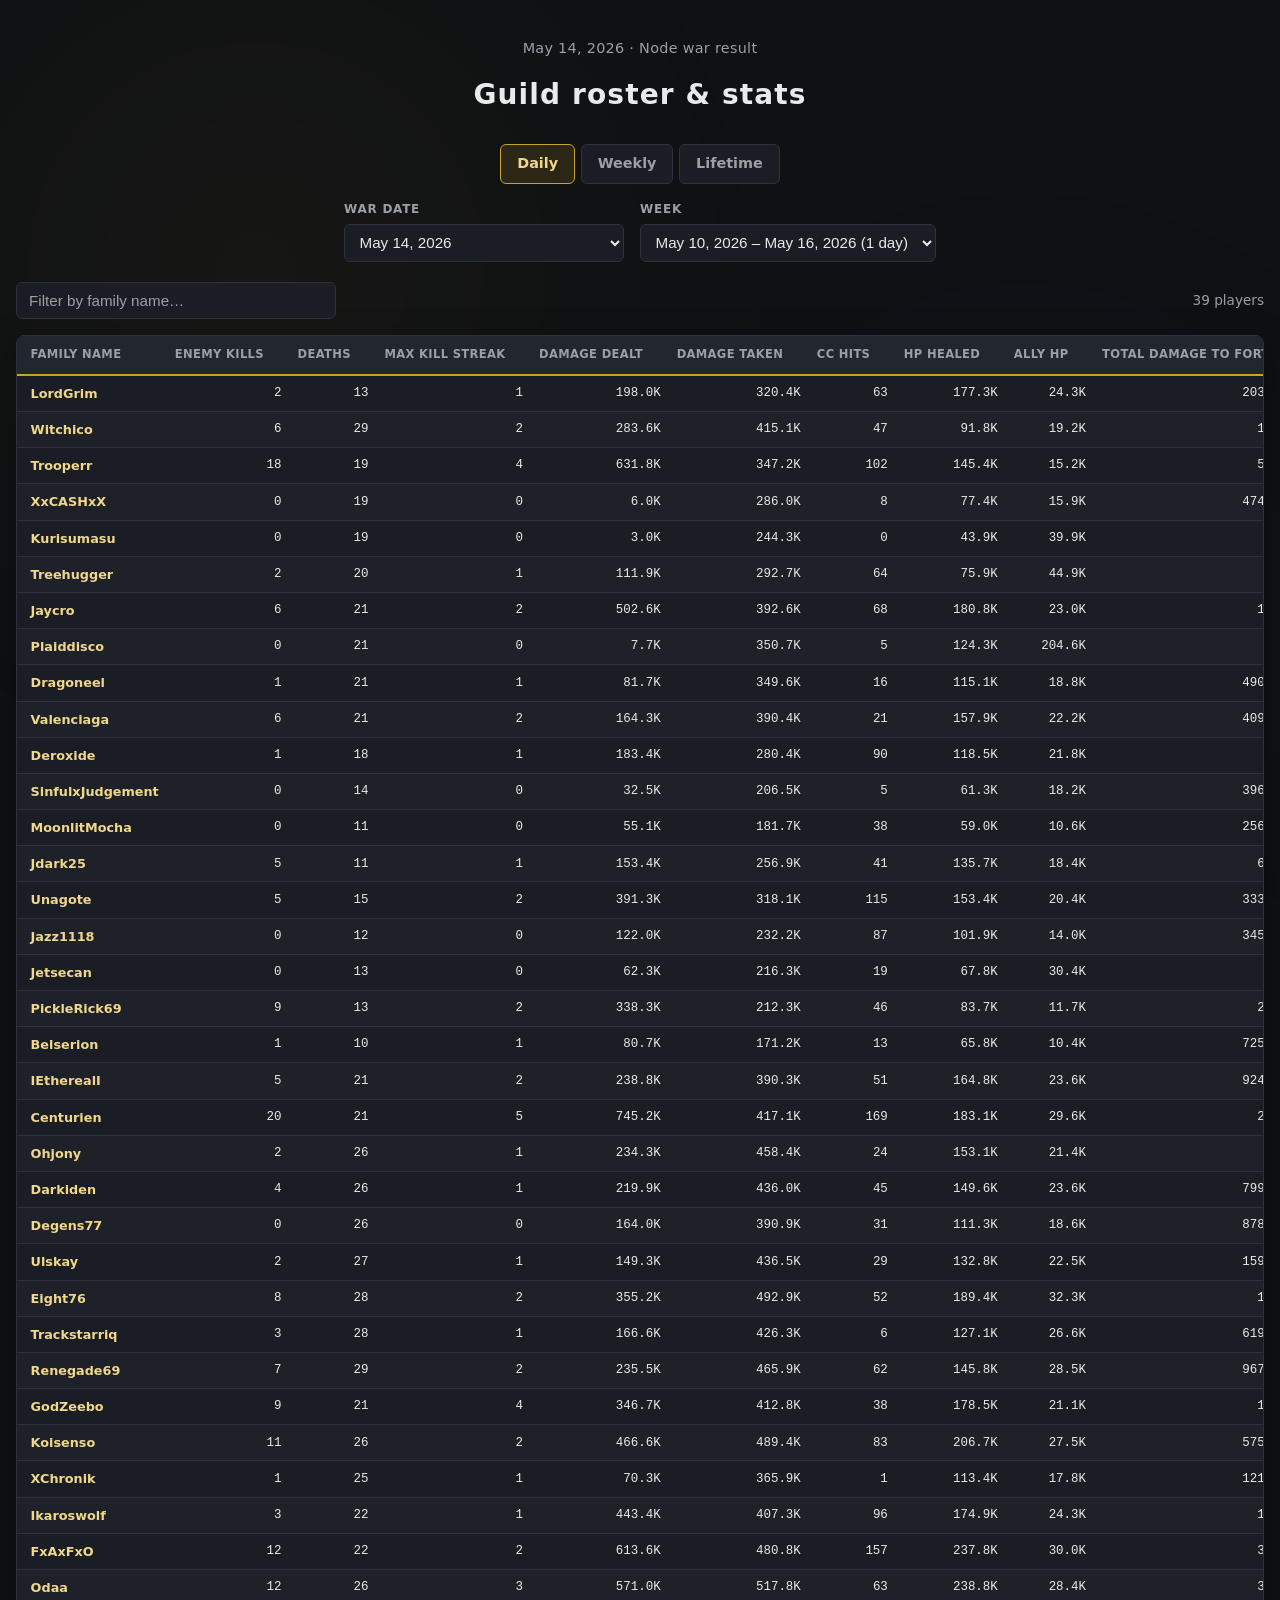
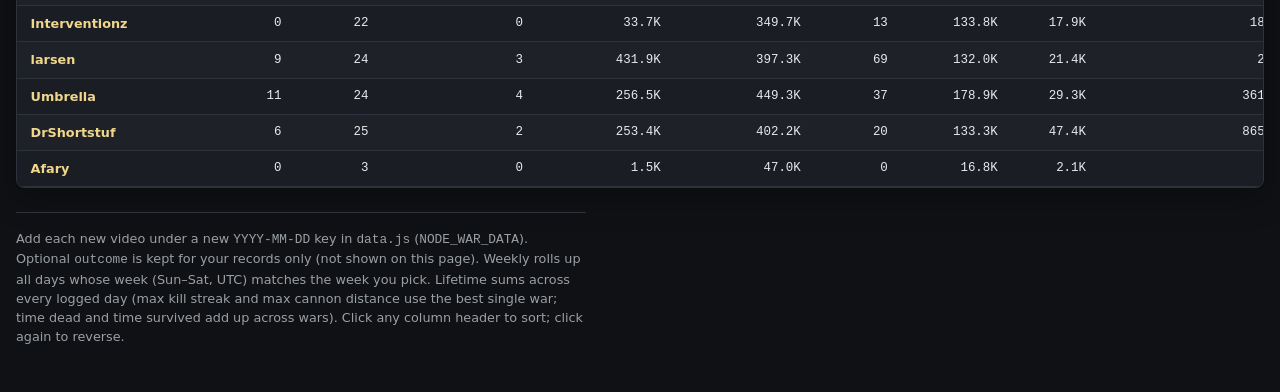
==== node-war-stats-site/index.html @ 0ad093b0 "Add files via upload" ====
<!DOCTYPE html>
<html lang="en">
  <head>
    <meta charset="utf-8" />
    <meta name="viewport" content="width=device-width, initial-scale=1" />
    <title>Node war stats</title>
    <link rel="stylesheet" href="styles.css" />
  </head>
  <body>
    <div class="bg-pattern" aria-hidden="true"></div>
    <div class="wrap">
      <header>
        <p class="meta" id="header-meta">Node war result</p>
        <h1>Guild roster &amp; stats</h1>
      </header>

      <div class="controls">
        <div class="tabs" role="tablist" aria-label="View mode">
          <button type="button" class="tab tab--active" data-view="daily" role="tab" aria-selected="true">
            Daily
          </button>
          <button type="button" class="tab" data-view="weekly" role="tab" aria-selected="false">
            Weekly
          </button>
          <button type="button" class="tab" data-view="lifetime" role="tab" aria-selected="false">
            Lifetime
          </button>
        </div>

        <div id="scope-row" class="scope-row">
          <div id="date-field" class="field">
            <label for="date-select">War date</label>
            <select id="date-select"></select>
          </div>
          <div id="week-field" class="field" hidden>
            <label for="week-select">Week</label>
            <select id="week-select"></select>
          </div>
        </div>
      </div>

      <div class="toolbar">
        <label class="search" for="search">
          <span class="visually-hidden">Filter by family name</span>
          <input
            type="search"
            id="search"
            placeholder="Filter by family name…"
            autocomplete="off"
          />
        </label>
        <span id="count" class="count"></span>
      </div>

      <div class="table-scroll" role="region" aria-label="Node war statistics table">
        <table>
          <thead>
            <tr id="thead"></tr>
          </thead>
          <tbody id="tbody"></tbody>
        </table>
      </div>

      <footer>
        Add each new video under a new <code>YYYY-MM-DD</code> key in <code>data.js</code>
        (<code>NODE_WAR_DATA</code>). Optional <code>outcome</code> is kept for your records
        only (not shown on this page). Weekly rolls up all days whose week (Sun–Sat, UTC)
        matches the week you pick. Lifetime sums across every logged day (max kill streak and
        max cannon distance use the best single war; time dead and time survived add up across
        wars). Click any column header to sort; click again to reverse.
      </footer>
    </div>

    <style>
      .visually-hidden {
        position: absolute;
        width: 1px;
        height: 1px;
        padding: 0;
        margin: -1px;
        overflow: hidden;
        clip: rect(0, 0, 0, 0);
        white-space: nowrap;
        border: 0;
      }
    </style>
    <script src="data.js"></script>
    <script src="app.js"></script>
  </body>
</html>
---- node-war-stats-site/styles.css ----
:root {
  --bg: #0f1114;
  --surface: #1a1d23;
  --border: #2d323c;
  --text: #e8eaed;
  --muted: #9aa0a6;
  --accent: #c9a227;
  --accent-dim: rgba(201, 162, 39, 0.15);
  --font: "Segoe UI", system-ui, -apple-system, sans-serif;
  --mono: ui-monospace, "Cascadia Code", "SF Mono", Menlo, monospace;
}

*,
*::before,
*::after {
  box-sizing: border-box;
}

body {
  margin: 0;
  min-height: 100vh;
  font-family: var(--font);
  background: var(--bg);
  color: var(--text);
  line-height: 1.5;
}

.bg-pattern {
  position: fixed;
  inset: 0;
  pointer-events: none;
  opacity: 0.04;
  background-image: radial-gradient(circle at 20% 30%, var(--accent) 0%, transparent 45%),
    radial-gradient(circle at 80% 70%, #4a6fa5 0%, transparent 40%);
  z-index: 0;
}

.wrap {
  position: relative;
  z-index: 1;
  max-width: 1280px;
  margin: 0 auto;
  padding: 1.5rem 1rem 3rem;
}

header {
  text-align: center;
  margin-bottom: 1.75rem;
}

header .meta {
  color: var(--muted);
  font-size: 0.9rem;
  letter-spacing: 0.02em;
}

header h1 {
  margin: 0.35rem 0 0.25rem;
  font-size: clamp(1.35rem, 3vw, 1.75rem);
  font-weight: 600;
  letter-spacing: 0.04em;
}

.controls {
  display: flex;
  flex-direction: column;
  gap: 1rem;
  margin-bottom: 1.25rem;
}

.tabs {
  display: flex;
  flex-wrap: wrap;
  gap: 0.35rem;
  justify-content: center;
}

.tab {
  cursor: pointer;
  font: inherit;
  font-size: 0.9rem;
  font-weight: 600;
  padding: 0.5rem 1rem;
  border-radius: 6px;
  border: 1px solid var(--border);
  background: var(--surface);
  color: var(--muted);
  transition: background 0.15s, color 0.15s, border-color 0.15s;
}

.tab:hover {
  color: var(--text);
  border-color: #3d4450;
}

.tab--active {
  background: var(--accent-dim);
  border-color: var(--accent);
  color: #f0d78c;
}

.scope-row {
  display: flex;
  flex-wrap: wrap;
  gap: 1rem;
  justify-content: center;
  align-items: flex-end;
}

.field {
  display: flex;
  flex-direction: column;
  gap: 0.35rem;
  min-width: min(100%, 280px);
}

.field label {
  font-size: 0.75rem;
  font-weight: 600;
  text-transform: uppercase;
  letter-spacing: 0.06em;
  color: var(--muted);
}

.field select {
  width: 100%;
  max-width: 360px;
  padding: 0.55rem 0.65rem;
  border: 1px solid var(--border);
  border-radius: 6px;
  background: var(--surface);
  color: var(--text);
  font-size: 0.95rem;
  cursor: pointer;
}

.field select:focus {
  outline: 2px solid var(--accent);
  outline-offset: 1px;
}

.toolbar {
  display: flex;
  flex-wrap: wrap;
  gap: 0.75rem;
  align-items: center;
  justify-content: space-between;
  margin-bottom: 1rem;
}

.search {
  flex: 1 1 220px;
  max-width: 320px;
}

.search input {
  width: 100%;
  padding: 0.55rem 0.75rem;
  border: 1px solid var(--border);
  border-radius: 6px;
  background: var(--surface);
  color: var(--text);
  font-size: 0.95rem;
}

.search input::placeholder {
  color: var(--muted);
}

.search input:focus {
  outline: 2px solid var(--accent);
  outline-offset: 1px;
}

.count {
  font-size: 0.85rem;
  color: var(--muted);
}

.table-scroll {
  overflow-x: auto;
  border: 1px solid var(--border);
  border-radius: 8px;
  background: var(--surface);
  box-shadow: 0 8px 32px rgba(0, 0, 0, 0.35);
}

table {
  width: 100%;
  border-collapse: collapse;
  font-size: 0.8rem;
}

thead th {
  position: sticky;
  top: 0;
  z-index: 2;
  background: #22262e;
  border-bottom: 2px solid var(--accent);
  padding: 0;
  vertical-align: bottom;
  white-space: nowrap;
  font-size: 0.72rem;
  text-transform: uppercase;
  letter-spacing: 0.03em;
}

.th-sort-btn {
  display: flex;
  align-items: center;
  gap: 0.35rem;
  width: 100%;
  margin: 0;
  padding: 0.65rem 0.5rem;
  border: none;
  background: transparent;
  color: var(--muted);
  font: inherit;
  font-size: inherit;
  font-weight: 600;
  text-transform: inherit;
  letter-spacing: inherit;
  cursor: pointer;
  white-space: nowrap;
}

.th-sort-btn:hover,
.th-sort-btn:focus-visible {
  color: var(--text);
}

.th-sort-btn:focus-visible {
  outline: 2px solid var(--accent);
  outline-offset: -2px;
}

.th--text .th-sort-btn {
  justify-content: flex-start;
  text-align: left;
}

.th--num .th-sort-btn {
  justify-content: flex-end;
  text-align: right;
}

thead th.th--text:first-child .th-sort-btn {
  padding-left: 0.85rem;
  min-width: 8rem;
}

.sort-ind {
  flex-shrink: 0;
  font-size: 0.65rem;
  color: var(--accent);
  line-height: 1;
  min-width: 0.75rem;
}

tbody tr:nth-child(even) {
  background: rgba(255, 255, 255, 0.02);
}

tbody tr:hover {
  background: var(--accent-dim);
}

tbody td {
  padding: 0.5rem 0.5rem;
  border-bottom: 1px solid var(--border);
  vertical-align: middle;
}

tbody td:first-child {
  padding-left: 0.85rem;
  font-weight: 600;
  color: #f0d78c;
}

tbody td.num {
  text-align: right;
  font-variant-numeric: tabular-nums;
  font-family: var(--mono);
  font-size: 0.78rem;
}

tbody td.str {
  text-align: right;
  font-family: var(--mono);
  font-size: 0.78rem;
}

footer {
  margin-top: 1.5rem;
  padding-top: 1rem;
  border-top: 1px solid var(--border);
  font-size: 0.8rem;
  color: var(--muted);
  max-width: 70ch;
}

footer a {
  color: var(--accent);
}

.empty {
  text-align: center;
  padding: 2rem;
  color: var(--muted);
}

@media (max-width: 640px) {
  .toolbar {
    flex-direction: column;
    align-items: stretch;
  }

  .search {
    max-width: none;
  }
}
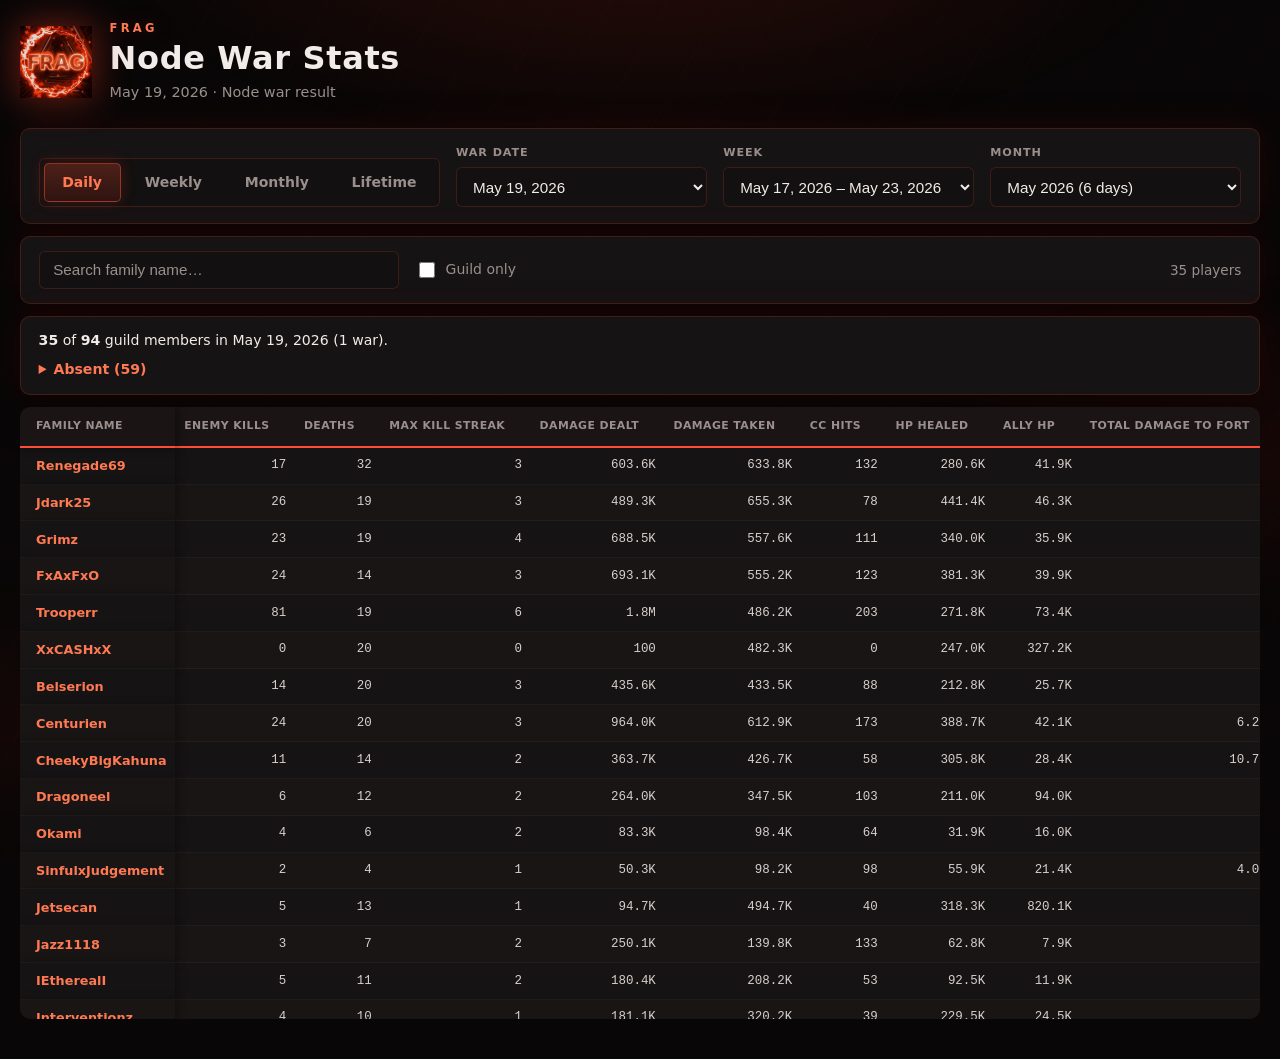
==== commit 5d4df610: "Add files via upload" ====
--- a/node-war-stats-site/index.html
+++ b/node-war-stats-site/index.html
@@ -3,24 +3,40 @@
   <head>
     <meta charset="utf-8" />
     <meta name="viewport" content="width=device-width, initial-scale=1" />
-    <title>Node war stats</title>
+    <title>FRAG · Node War Stats</title>
     <link rel="stylesheet" href="styles.css" />
   </head>
   <body>
     <div class="bg-pattern" aria-hidden="true"></div>
+
     <div class="wrap">
-      <header>
-        <p class="meta" id="header-meta">Node war result</p>
-        <h1>Guild roster &amp; stats</h1>
+      <header class="site-header">
+        <div class="brand">
+          <img
+            class="brand-logo"
+            src="assets/frag-logo.png"
+            alt="FRAG"
+            width="72"
+            height="72"
+          />
+          <div class="brand-text">
+            <p class="brand-tag">FRAG</p>
+            <h1>Node War Stats</h1>
+            <p class="meta" id="header-meta">Node war result</p>
+          </div>
+        </div>
       </header>
 
-      <div class="controls">
+      <section class="panel panel--controls" aria-label="View and period">
         <div class="tabs" role="tablist" aria-label="View mode">
           <button type="button" class="tab tab--active" data-view="daily" role="tab" aria-selected="true">
             Daily
           </button>
           <button type="button" class="tab" data-view="weekly" role="tab" aria-selected="false">
             Weekly
+          </button>
+          <button type="button" class="tab" data-view="monthly" role="tab" aria-selected="false">
+            Monthly
           </button>
           <button type="button" class="tab" data-view="lifetime" role="tab" aria-selected="false">
             Lifetime
@@ -36,54 +52,56 @@
             <label for="week-select">Week</label>
             <select id="week-select"></select>
           </div>
+          <div id="month-field" class="field" hidden>
+            <label for="month-select">Month</label>
+            <select id="month-select"></select>
+          </div>
         </div>
-      </div>
+      </section>
 
-      <div class="toolbar">
+      <section class="panel panel--toolbar" aria-label="Filters">
         <label class="search" for="search">
           <span class="visually-hidden">Filter by family name</span>
           <input
             type="search"
             id="search"
-            placeholder="Filter by family name…"
+            placeholder="Search family name…"
             autocomplete="off"
           />
         </label>
+        <label class="guild-only-toggle">
+          <input type="checkbox" id="guild-only" />
+          <span>Guild only</span>
+        </label>
         <span id="count" class="count"></span>
-      </div>
+      </section>
 
-      <div class="table-scroll" role="region" aria-label="Node war statistics table">
+      <div id="attendance-panel" class="attendance-panel panel" hidden></div>
+
+      <section id="mvp-section" class="mvp-section panel" hidden aria-labelledby="mvp-heading">
+        <div class="mvp-head">
+          <h2 id="mvp-heading" class="mvp-title">Monthly MVP</h2>
+          <p class="mvp-sub">
+            Weighted score from monthly totals. Best in guild per category earns full credit.
+          </p>
+        </div>
+        <div class="mvp-winner" id="mvp-winner"></div>
+        <dl id="mvp-breakdown" class="mvp-breakdown"></dl>
+        <ol id="mvp-leaderboard" class="mvp-leaderboard" aria-label="MVP score rankings"></ol>
+      </section>
+
+      <div class="table-scroll panel panel--table" role="region" aria-label="Node war statistics table">
         <table>
           <thead>
             <tr id="thead"></tr>
           </thead>
           <tbody id="tbody"></tbody>
+          <tfoot id="tfoot"></tfoot>
         </table>
       </div>
-
-      <footer>
-        Add each new video under a new <code>YYYY-MM-DD</code> key in <code>data.js</code>
-        (<code>NODE_WAR_DATA</code>). Optional <code>outcome</code> is kept for your records
-        only (not shown on this page). Weekly rolls up all days whose week (Sun–Sat, UTC)
-        matches the week you pick. Lifetime sums across every logged day (max kill streak and
-        max cannon distance use the best single war; time dead and time survived add up across
-        wars). Click any column header to sort; click again to reverse.
-      </footer>
     </div>
 
-    <style>
-      .visually-hidden {
-        position: absolute;
-        width: 1px;
-        height: 1px;
-        padding: 0;
-        margin: -1px;
-        overflow: hidden;
-        clip: rect(0, 0, 0, 0);
-        white-space: nowrap;
-        border: 0;
-      }
-    </style>
+    <script src="guild.js"></script>
     <script src="data.js"></script>
     <script src="app.js"></script>
   </body>
--- a/node-war-stats-site/styles.css
+++ b/node-war-stats-site/styles.css
@@ -1,13 +1,27 @@
 :root {
-  --bg: #0f1114;
-  --surface: #1a1d23;
-  --border: #2d323c;
-  --text: #e8eaed;
-  --muted: #9aa0a6;
-  --accent: #c9a227;
-  --accent-dim: rgba(201, 162, 39, 0.15);
-  --font: "Segoe UI", system-ui, -apple-system, sans-serif;
-  --mono: ui-monospace, "Cascadia Code", "SF Mono", Menlo, monospace;
+  --bg: #080606;
+  --bg-elevated: #121010;
+  --surface: #161314;
+  --surface-hover: #1e1919;
+  --border: rgba(255, 80, 50, 0.18);
+  --border-strong: rgba(255, 90, 55, 0.45);
+  --text: #f2ece8;
+  --muted: #9a8f8c;
+  --accent: #ff4d35;
+  --accent-bright: #ff7a52;
+  --accent-glow: rgba(255, 70, 40, 0.35);
+  --accent-dim: rgba(255, 60, 40, 0.12);
+  --accent-dim-strong: rgba(255, 60, 40, 0.22);
+  --thead-bg: #1a1414;
+  --sticky-col-body: #161314;
+  --sticky-col-body-alt: #191515;
+  --sticky-col-hover: #221a1a;
+  --font: "Segoe UI", system-ui, -apple-system, BlinkMacSystemFont, sans-serif;
+  --mono: ui-monospace, "SF Mono", "Cascadia Code", Menlo, monospace;
+  --radius: 10px;
+  --radius-sm: 6px;
+  --shadow: 0 12px 40px rgba(0, 0, 0, 0.55);
+  --shadow-glow: 0 0 32px rgba(255, 50, 30, 0.12);
 }
 
 *,
@@ -23,144 +37,235 @@
   background: var(--bg);
   color: var(--text);
   line-height: 1.5;
+  -webkit-font-smoothing: antialiased;
+}
+
+.visually-hidden {
+  position: absolute;
+  width: 1px;
+  height: 1px;
+  padding: 0;
+  margin: -1px;
+  overflow: hidden;
+  clip: rect(0, 0, 0, 0);
+  white-space: nowrap;
+  border: 0;
 }
 
 .bg-pattern {
   position: fixed;
   inset: 0;
   pointer-events: none;
-  opacity: 0.04;
-  background-image: radial-gradient(circle at 20% 30%, var(--accent) 0%, transparent 45%),
-    radial-gradient(circle at 80% 70%, #4a6fa5 0%, transparent 40%);
   z-index: 0;
+  background:
+    radial-gradient(ellipse 80% 50% at 50% -10%, rgba(255, 55, 30, 0.14) 0%, transparent 55%),
+    radial-gradient(ellipse 60% 40% at 100% 50%, rgba(255, 40, 20, 0.06) 0%, transparent 50%),
+    radial-gradient(ellipse 50% 35% at 0% 80%, rgba(255, 50, 30, 0.05) 0%, transparent 45%),
+    repeating-linear-gradient(
+      -60deg,
+      transparent,
+      transparent 48px,
+      rgba(255, 60, 40, 0.02) 48px,
+      rgba(255, 60, 40, 0.02) 49px
+    );
+}
+
+.bg-pattern::after {
+  content: "";
+  position: absolute;
+  inset: 0;
+  opacity: 0.35;
+  background-image: url("data:image/svg+xml,%3Csvg xmlns='http://www.w3.org/2000/svg' width='24' height='24'%3E%3Cpath fill='%23ff4020' fill-opacity='0.15' d='M12 2v4M12 18v4M2 12h4M18 12h4'/%3E%3C/svg%3E");
+  background-size: 48px 48px;
 }
 
 .wrap {
   position: relative;
   z-index: 1;
-  max-width: 1280px;
+  max-width: 1320px;
   margin: 0 auto;
-  padding: 1.5rem 1rem 3rem;
-}
-
-header {
-  text-align: center;
-  margin-bottom: 1.75rem;
-}
-
-header .meta {
-  color: var(--muted);
+  padding: 1.25rem 1.25rem 2.5rem;
+}
+
+/* Header */
+.site-header {
+  margin-bottom: 1.5rem;
+}
+
+.brand {
+  display: flex;
+  align-items: center;
+  gap: 1.1rem;
+}
+
+.brand-logo {
+  width: 72px;
+  height: 72px;
+  object-fit: contain;
+  filter: drop-shadow(0 0 18px rgba(255, 60, 35, 0.45));
+  flex-shrink: 0;
+}
+
+.brand-text {
+  min-width: 0;
+}
+
+.brand-tag {
+  margin: 0;
+  font-size: 0.72rem;
+  font-weight: 800;
+  letter-spacing: 0.28em;
+  text-transform: uppercase;
+  color: var(--accent-bright);
+  text-shadow: 0 0 20px var(--accent-glow);
+}
+
+.brand-text h1 {
+  margin: 0.15rem 0 0;
+  font-size: clamp(1.5rem, 4vw, 2rem);
+  font-weight: 700;
+  letter-spacing: 0.02em;
+  line-height: 1.15;
+  color: var(--text);
+}
+
+.brand-text .meta {
+  margin: 0.35rem 0 0;
   font-size: 0.9rem;
-  letter-spacing: 0.02em;
-}
-
-header h1 {
-  margin: 0.35rem 0 0.25rem;
-  font-size: clamp(1.35rem, 3vw, 1.75rem);
-  font-weight: 600;
-  letter-spacing: 0.04em;
-}
-
-.controls {
+  color: var(--muted);
+}
+
+/* Panels */
+.panel {
+  background: var(--surface);
+  border: 1px solid var(--border);
+  border-radius: var(--radius);
+  box-shadow: var(--shadow), var(--shadow-glow);
+}
+
+.panel--controls {
   display: flex;
   flex-direction: column;
   gap: 1rem;
-  margin-bottom: 1.25rem;
-}
-
+  padding: 1rem 1.1rem;
+  margin-bottom: 0.75rem;
+}
+
+.panel--toolbar {
+  display: flex;
+  flex-wrap: wrap;
+  align-items: center;
+  gap: 0.75rem 1rem;
+  padding: 0.85rem 1.1rem;
+  margin-bottom: 0.75rem;
+}
+
+.panel--table {
+  padding: 0;
+  overflow: hidden;
+}
+
+/* Tabs */
 .tabs {
   display: flex;
   flex-wrap: wrap;
   gap: 0.35rem;
-  justify-content: center;
+  padding: 0.25rem;
+  background: var(--bg-elevated);
+  border-radius: var(--radius-sm);
+  border: 1px solid var(--border);
 }
 
 .tab {
   cursor: pointer;
   font: inherit;
-  font-size: 0.9rem;
+  font-size: 0.875rem;
   font-weight: 600;
-  padding: 0.5rem 1rem;
-  border-radius: 6px;
-  border: 1px solid var(--border);
-  background: var(--surface);
-  color: var(--muted);
-  transition: background 0.15s, color 0.15s, border-color 0.15s;
+  padding: 0.5rem 1.1rem;
+  border-radius: 5px;
+  border: 1px solid transparent;
+  background: transparent;
+  color: var(--muted);
+  transition: color 0.15s, background 0.15s, border-color 0.15s, box-shadow 0.15s;
 }
 
 .tab:hover {
   color: var(--text);
-  border-color: #3d4450;
+  background: rgba(255, 255, 255, 0.04);
 }
 
 .tab--active {
-  background: var(--accent-dim);
-  border-color: var(--accent);
-  color: #f0d78c;
+  background: linear-gradient(180deg, rgba(255, 80, 50, 0.25) 0%, rgba(255, 50, 30, 0.12) 100%);
+  border-color: var(--border-strong);
+  color: var(--accent-bright);
+  box-shadow: 0 0 16px rgba(255, 55, 35, 0.2);
 }
 
 .scope-row {
   display: flex;
   flex-wrap: wrap;
   gap: 1rem;
-  justify-content: center;
   align-items: flex-end;
+}
+
+.scope-row[hidden] {
+  display: none !important;
 }
 
 .field {
   display: flex;
   flex-direction: column;
   gap: 0.35rem;
-  min-width: min(100%, 280px);
+  flex: 1 1 200px;
+  max-width: 320px;
 }
 
 .field label {
-  font-size: 0.75rem;
-  font-weight: 600;
+  font-size: 0.7rem;
+  font-weight: 700;
   text-transform: uppercase;
-  letter-spacing: 0.06em;
+  letter-spacing: 0.08em;
   color: var(--muted);
 }
 
 .field select {
   width: 100%;
-  max-width: 360px;
-  padding: 0.55rem 0.65rem;
+  padding: 0.6rem 0.75rem;
   border: 1px solid var(--border);
-  border-radius: 6px;
-  background: var(--surface);
+  border-radius: var(--radius-sm);
+  background: var(--bg-elevated);
   color: var(--text);
   font-size: 0.95rem;
   cursor: pointer;
+  transition: border-color 0.15s, box-shadow 0.15s;
+}
+
+.field select:hover {
+  border-color: var(--border-strong);
 }
 
 .field select:focus {
-  outline: 2px solid var(--accent);
-  outline-offset: 1px;
-}
-
-.toolbar {
-  display: flex;
-  flex-wrap: wrap;
-  gap: 0.75rem;
-  align-items: center;
-  justify-content: space-between;
-  margin-bottom: 1rem;
-}
-
+  outline: none;
+  border-color: var(--accent);
+  box-shadow: 0 0 0 3px var(--accent-dim);
+}
+
+/* Toolbar */
 .search {
-  flex: 1 1 220px;
-  max-width: 320px;
+  flex: 1 1 200px;
+  min-width: 0;
+  max-width: 360px;
 }
 
 .search input {
   width: 100%;
-  padding: 0.55rem 0.75rem;
+  padding: 0.6rem 0.85rem;
   border: 1px solid var(--border);
-  border-radius: 6px;
-  background: var(--surface);
+  border-radius: var(--radius-sm);
+  background: var(--bg-elevated);
   color: var(--text);
   font-size: 0.95rem;
+  transition: border-color 0.15s, box-shadow 0.15s;
 }
 
 .search input::placeholder {
@@ -168,26 +273,259 @@
 }
 
 .search input:focus {
-  outline: 2px solid var(--accent);
-  outline-offset: 1px;
+  outline: none;
+  border-color: var(--accent);
+  box-shadow: 0 0 0 3px var(--accent-dim);
+}
+
+.guild-only-toggle {
+  display: flex;
+  align-items: center;
+  gap: 0.5rem;
+  font-size: 0.875rem;
+  font-weight: 500;
+  color: var(--muted);
+  cursor: pointer;
+  user-select: none;
+  white-space: nowrap;
+}
+
+.guild-only-toggle input {
+  width: 1rem;
+  height: 1rem;
+  accent-color: var(--accent);
+}
+
+.guild-only-toggle:hover {
+  color: var(--text);
 }
 
 .count {
+  margin-left: auto;
   font-size: 0.85rem;
-  color: var(--muted);
-}
-
+  font-weight: 500;
+  color: var(--muted);
+  font-variant-numeric: tabular-nums;
+}
+
+/* Attendance */
+.attendance-panel {
+  padding: 0.85rem 1.1rem;
+  margin-bottom: 0.75rem;
+  font-size: 0.88rem;
+}
+
+.attendance-panel[hidden] {
+  display: none !important;
+}
+
+.attendance-summary {
+  margin: 0;
+  color: var(--text);
+}
+
+.attendance-guests {
+  color: var(--muted);
+}
+
+.attendance-all {
+  margin: 0.5rem 0 0;
+  color: var(--muted);
+}
+
+.attendance-missing {
+  margin-top: 0.5rem;
+}
+
+.attendance-missing summary {
+  cursor: pointer;
+  color: var(--accent-bright);
+  font-weight: 600;
+}
+
+.attendance-missing-list {
+  margin: 0.45rem 0 0;
+  color: var(--muted);
+  line-height: 1.5;
+}
+
+/* MVP */
+.mvp-section {
+  padding: 1.15rem 1.15rem 1rem;
+  margin-bottom: 0.75rem;
+  border-color: var(--border-strong);
+  background: linear-gradient(160deg, var(--surface) 0%, #140f0f 100%);
+}
+
+.mvp-section[hidden] {
+  display: none !important;
+}
+
+.mvp-head {
+  margin-bottom: 1rem;
+}
+
+.mvp-title {
+  margin: 0;
+  font-size: 1rem;
+  font-weight: 700;
+  letter-spacing: 0.06em;
+  text-transform: uppercase;
+  color: var(--accent-bright);
+}
+
+.mvp-sub {
+  margin: 0.4rem 0 0;
+  font-size: 0.82rem;
+  color: var(--muted);
+  max-width: 48ch;
+}
+
+.mvp-winner {
+  text-align: center;
+  padding: 1.1rem 0.85rem;
+  margin-bottom: 1rem;
+  border-radius: var(--radius-sm);
+  background: var(--accent-dim);
+  border: 1px solid var(--border-strong);
+  box-shadow: inset 0 0 24px rgba(255, 50, 30, 0.08);
+}
+
+.mvp-winner-label {
+  margin: 0;
+  font-size: 0.68rem;
+  font-weight: 800;
+  text-transform: uppercase;
+  letter-spacing: 0.14em;
+  color: var(--accent);
+}
+
+.mvp-winner-name {
+  margin: 0.2rem 0 0;
+  font-size: clamp(1.35rem, 4vw, 1.75rem);
+  font-weight: 800;
+  letter-spacing: 0.02em;
+  text-shadow: 0 0 24px var(--accent-glow);
+}
+
+.mvp-winner-score {
+  margin: 0.35rem 0 0;
+  font-size: 1rem;
+  font-variant-numeric: tabular-nums;
+  font-family: var(--mono);
+  color: var(--accent-bright);
+}
+
+.mvp-breakdown {
+  display: grid;
+  grid-template-columns: repeat(auto-fill, minmax(130px, 1fr));
+  gap: 0.45rem 0.65rem;
+  margin: 0 0 1rem;
+  padding: 0;
+}
+
+.mvp-breakdown > div {
+  margin: 0;
+  padding: 0.5rem 0.6rem;
+  border-radius: var(--radius-sm);
+  background: var(--bg-elevated);
+  border: 1px solid var(--border);
+}
+
+.mvp-breakdown dt {
+  margin: 0;
+  font-size: 0.65rem;
+  font-weight: 700;
+  text-transform: uppercase;
+  letter-spacing: 0.05em;
+  color: var(--muted);
+}
+
+.mvp-breakdown dd {
+  margin: 0.15rem 0 0;
+  font-size: 0.85rem;
+  font-variant-numeric: tabular-nums;
+  font-family: var(--mono);
+}
+
+.mvp-breakdown dd.mvp-weight {
+  font-size: 0.95rem;
+  font-weight: 700;
+  color: var(--accent-bright);
+}
+
+.mvp-leaderboard {
+  list-style: none;
+  margin: 0;
+  padding: 0;
+  display: flex;
+  flex-direction: column;
+  gap: 0.3rem;
+}
+
+.mvp-rank-item {
+  display: grid;
+  grid-template-columns: 2rem 1fr auto;
+  align-items: center;
+  gap: 0.5rem;
+  padding: 0.5rem 0.65rem;
+  border-radius: var(--radius-sm);
+  background: var(--bg-elevated);
+  border: 1px solid transparent;
+  font-size: 0.88rem;
+}
+
+.mvp-rank-item--first {
+  border-color: var(--border-strong);
+  background: var(--accent-dim-strong);
+}
+
+.mvp-rank-num {
+  font-variant-numeric: tabular-nums;
+  font-family: var(--mono);
+  font-weight: 600;
+  color: var(--muted);
+  text-align: right;
+}
+
+.mvp-rank-name {
+  font-weight: 600;
+  overflow: hidden;
+  text-overflow: ellipsis;
+  white-space: nowrap;
+}
+
+.mvp-rank-score {
+  font-variant-numeric: tabular-nums;
+  font-family: var(--mono);
+  font-size: 0.82rem;
+  color: var(--muted);
+}
+
+.mvp-rank-item--first .mvp-rank-score {
+  color: var(--accent-bright);
+}
+
+/* Table */
 .table-scroll {
-  overflow-x: auto;
-  border: 1px solid var(--border);
-  border-radius: 8px;
-  background: var(--surface);
-  box-shadow: 0 8px 32px rgba(0, 0, 0, 0.35);
+  overflow: auto;
+  max-height: min(68vh, calc(100vh - 12rem));
+  border: none;
+  border-radius: var(--radius);
+  background: transparent;
+  box-shadow: none;
+  -webkit-overflow-scrolling: touch;
+}
+
+.panel--table .table-scroll {
+  border-radius: var(--radius);
 }
 
 table {
   width: 100%;
-  border-collapse: collapse;
+  min-width: max-content;
+  border-collapse: separate;
+  border-spacing: 0;
   font-size: 0.8rem;
 }
 
@@ -195,14 +533,27 @@
   position: sticky;
   top: 0;
   z-index: 2;
-  background: #22262e;
+  background: var(--thead-bg);
   border-bottom: 2px solid var(--accent);
   padding: 0;
   vertical-align: bottom;
   white-space: nowrap;
-  font-size: 0.72rem;
+  font-size: 0.68rem;
   text-transform: uppercase;
-  letter-spacing: 0.03em;
+  letter-spacing: 0.04em;
+}
+
+thead th:first-child {
+  position: sticky;
+  left: 0;
+  top: 0;
+  z-index: 4;
+  background: var(--thead-bg);
+  box-shadow: 2px 0 8px rgba(0, 0, 0, 0.4);
+}
+
+thead th:not(:first-child) {
+  z-index: 3;
 }
 
 .th-sort-btn {
@@ -211,17 +562,18 @@
   gap: 0.35rem;
   width: 100%;
   margin: 0;
-  padding: 0.65rem 0.5rem;
+  padding: 0.7rem 0.55rem;
   border: none;
   background: transparent;
   color: var(--muted);
   font: inherit;
   font-size: inherit;
-  font-weight: 600;
+  font-weight: 700;
   text-transform: inherit;
   letter-spacing: inherit;
   cursor: pointer;
   white-space: nowrap;
+  transition: color 0.12s;
 }
 
 .th-sort-btn:hover,
@@ -245,72 +597,133 @@
 }
 
 thead th.th--text:first-child .th-sort-btn {
-  padding-left: 0.85rem;
-  min-width: 8rem;
+  padding-left: 1rem;
+  min-width: 8.5rem;
 }
 
 .sort-ind {
   flex-shrink: 0;
-  font-size: 0.65rem;
-  color: var(--accent);
+  font-size: 0.6rem;
+  color: var(--accent-bright);
   line-height: 1;
-  min-width: 0.75rem;
-}
-
-tbody tr:nth-child(even) {
-  background: rgba(255, 255, 255, 0.02);
-}
-
-tbody tr:hover {
+  min-width: 0.7rem;
+}
+
+tbody td {
+  padding: 0.52rem 0.55rem;
+  border-bottom: 1px solid rgba(255, 255, 255, 0.04);
+  vertical-align: middle;
+  background: var(--sticky-col-body);
+}
+
+tbody tr:nth-child(even) td {
+  background: var(--sticky-col-body-alt);
+}
+
+tbody td:first-child {
+  position: sticky;
+  left: 0;
+  z-index: 1;
+  padding-left: 1rem;
+  font-weight: 600;
+  color: var(--accent-bright);
+  background: var(--sticky-col-body);
+  box-shadow: 2px 0 8px rgba(0, 0, 0, 0.35);
+}
+
+tbody tr:nth-child(even) td:first-child {
+  background: var(--sticky-col-body-alt);
+}
+
+tbody tr:hover td {
   background: var(--accent-dim);
 }
 
-tbody td {
-  padding: 0.5rem 0.5rem;
-  border-bottom: 1px solid var(--border);
-  vertical-align: middle;
-}
-
-tbody td:first-child {
-  padding-left: 0.85rem;
-  font-weight: 600;
-  color: #f0d78c;
-}
-
-tbody td.num {
+tbody tr:hover td:first-child {
+  background: var(--sticky-col-hover);
+}
+
+tbody td.num,
+tbody td.str {
   text-align: right;
   font-variant-numeric: tabular-nums;
   font-family: var(--mono);
   font-size: 0.78rem;
-}
-
-tbody td.str {
+  color: #d8d0cc;
+}
+
+.guest-tag {
+  margin-left: 0.35rem;
+  padding: 0.12rem 0.4rem;
+  border-radius: 4px;
+  font-size: 0.62rem;
+  font-weight: 700;
+  text-transform: uppercase;
+  letter-spacing: 0.05em;
+  color: var(--muted);
+  background: rgba(0, 0, 0, 0.35);
+  border: 1px solid var(--border);
+  vertical-align: middle;
+}
+
+tbody tr.row--guest td:first-child {
+  color: var(--muted);
+}
+
+tfoot td {
+  padding: 0.6rem 0.55rem;
+  border-top: 2px solid var(--accent);
+  border-bottom: none;
+  vertical-align: middle;
+  background: #1c1515;
+  font-weight: 600;
+  font-size: 0.72rem;
+  color: var(--muted);
+}
+
+tfoot td:first-child {
+  position: sticky;
+  left: 0;
+  z-index: 1;
+  padding-left: 1rem;
+  font-weight: 700;
+  color: var(--accent-bright);
+  background: #1c1515;
+  box-shadow: 2px 0 8px rgba(0, 0, 0, 0.4);
+}
+
+tfoot td.num,
+tfoot td.str {
   text-align: right;
+  font-variant-numeric: tabular-nums;
   font-family: var(--mono);
   font-size: 0.78rem;
 }
 
-footer {
-  margin-top: 1.5rem;
-  padding-top: 1rem;
-  border-top: 1px solid var(--border);
-  font-size: 0.8rem;
-  color: var(--muted);
-  max-width: 70ch;
-}
-
-footer a {
-  color: var(--accent);
-}
-
 .empty {
   text-align: center;
-  padding: 2rem;
-  color: var(--muted);
-}
-
-@media (max-width: 640px) {
-  .toolbar {
+  padding: 2.5rem 1rem;
+  color: var(--muted);
+  font-size: 0.9rem;
+}
+
+@media (max-width: 720px) {
+  .wrap {
+    padding: 1rem 0.85rem 2rem;
+  }
+
+  .brand {
+    flex-direction: column;
+    text-align: center;
+    gap: 0.75rem;
+  }
+
+  .brand-logo {
+    width: 64px;
+    height: 64px;
+  }
+
+  .panel--toolbar {
     flex-direction: column;
     align-items: stretch;
   }
@@ -318,4 +731,41 @@
   .search {
     max-width: none;
   }
-}
+
+  .count {
+    margin-left: 0;
+  }
+
+  .tabs {
+    justify-content: stretch;
+  }
+
+  .tab {
+    flex: 1 1 auto;
+    text-align: center;
+    padding-left: 0.5rem;
+    padding-right: 0.5rem;
+  }
+
+  .field {
+    max-width: none;
+  }
+}
+
+@media (min-width: 900px) {
+  .panel--controls {
+    flex-direction: row;
+    flex-wrap: wrap;
+    align-items: flex-end;
+    justify-content: space-between;
+  }
+
+  .tabs {
+    flex: 0 0 auto;
+  }
+
+  .scope-row {
+    flex: 1 1 auto;
+    justify-content: flex-end;
+  }
+}
